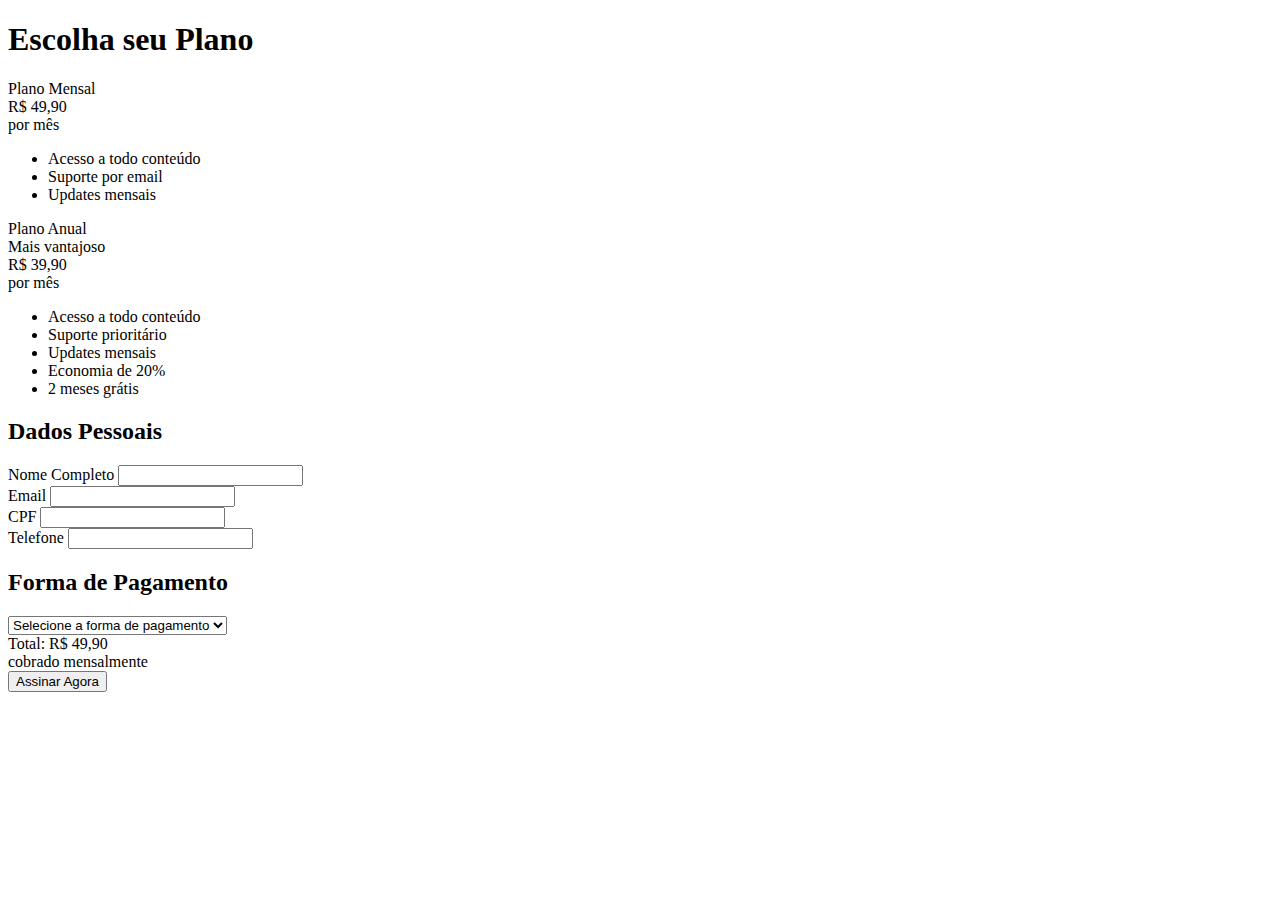
==== checkout.html @ 3c40a661 "Formulário de pagamento/assinatura" ====
<!DOCTYPE html>
<html lang="pt-BR">
<head>
    <meta charset="UTF-8">
    <meta name="viewport" content="width=device-width, initial-scale=1.0">
    <title>Checkout - Planos de Assinatura</title>
</head>
<body>
    <div class="container">
        <div class="header">
            <h1>Escolha seu Plano</h1>
        </div>

        <div class="plans-container">
            <!-- Plano Mensal -->
            <div class="plan-card" data-plan="mensal">
                <div class="plan-header">
                    <div class="plan-title">Plano Mensal</div>
                    <div class="plan-price">
                        <div class="price">R$ 49,90</div>
                        <div class="price-period">por mês</div>
                    </div>
                </div>
                <ul class="benefits-list">
                    <li>Acesso a todo conteúdo</li>
                    <li>Suporte por email</li>
                    <li>Updates mensais</li>
                </ul>
            </div>

            <!-- Plano Anual -->
            <div class="plan-card" data-plan="anual">
                <div class="plan-header">
                    <div>
                        <div class="plan-title">Plano Anual</div>
                        <span class="best-value">Mais vantajoso</span>
                    </div>
                    <div class="plan-price">
                        <div class="price">R$ 39,90</div>
                        <div class="price-period">por mês</div>
                    </div>
                </div>
                <ul class="benefits-list">
                    <li>Acesso a todo conteúdo</li>
                    <li>Suporte prioritário</li>
                    <li>Updates mensais</li>
                    <li>Economia de 20%</li>
                    <li>2 meses grátis</li>
                </ul>
            </div>
        </div>

        <form id="checkoutForm">
            <div class="form-section">
                <h2>Dados Pessoais</h2>
                <div class="form-grid">
                    <div class="form-group">
                        <label for="nome">Nome Completo</label>
                        <input type="text" id="nome" required>
                    </div>
                    <div class="form-group">
                        <label for="email">Email</label>
                        <input type="email" id="email" required>
                    </div>
                    <div class="form-group">
                        <label for="cpf">CPF</label>
                        <input type="text" id="cpf" required>
                    </div>
                    <div class="form-group">
                        <label for="telefone">Telefone</label>
                        <input type="text" id="telefone" required>
                    </div>
                </div>
            </div>

            <div class="form-section">
                <h2>Forma de Pagamento</h2>
                <div class="form-group">
                    <select id="formaPagamento" required>
                        <option value="">Selecione a forma de pagamento</option>
                        <option value="credit">Cartão de Crédito</option>
                        <option value="debit">Cartão de Débito</option>
                        <option value="pix">PIX</option>
                    </select>
                </div>
            </div>

            <div class="summary">
                <div class="total">
                    <span>Total:</span>
                    <span id="totalPrice">R$ 49,90</span>
                </div>
                <div class="billing-period" id="billingPeriod">
                    cobrado mensalmente
                </div>
            </div>

            <button type="submit" class="submit-button">Assinar Agora</button>
        </form>
    </div>

    <script>
        document.addEventListener('DOMContentLoaded', function() {
            const planCards = document.querySelectorAll('.plan-card');
            const totalPriceElement = document.getElementById('totalPrice');
            const billingPeriodElement = document.getElementById('billingPeriod');
            const form = document.getElementById('checkoutForm');

            // Planos e preços
            const planos = {
                mensal: {
                    preco: 49.90,
                    periodo: 'cobrado mensalmente'
                },
                anual: {
                    preco: 39.90,
                    periodo: 'cobrado anualmente'
                }
            };

            // Seleciona o plano mensal por padrão
            let planoAtual = 'mensal';
            planCards[0].classList.add('selected');

            // Função para atualizar o preço total
            function atualizarPreco() {
                const plano = planos[planoAtual];
                const precoTotal = planoAtual === 'anual' 
                    ? (plano.preco * 12).toFixed(2)
                    : plano.preco.toFixed(2);
                
                totalPriceElement.textContent = `R$ ${precoTotal}`;
                billingPeriodElement.textContent = plano.periodo;
            }

            // Event listeners para os cards de plano
            planCards.forEach(card => {
                card.addEventListener('click', () => {
                    // Remove a seleção anterior
                    planCards.forEach(c => c.classList.remove('selected'));
                    
                    // Adiciona a seleção ao card clicado
                    card.classList.add('selected');
                    
                    // Atualiza o plano atual
                    planoAtual = card.dataset.plan;
                    
                    // Atualiza o preço
                    atualizarPreco();
                });
            });

            // Máscaras para CPF e telefone
            const cpfInput = document.getElementById('cpf');
            const telefoneInput = document.getElementById('telefone');

            cpfInput.addEventListener('input', function(e) {
                let value = e.target.value.replace(/\D/g, '');
                if (value.length <= 11) {
                    value = value.replace(/(\d{3})(\d{3})(\d{3})(\d{2})/, '$1.$2.$3-$4');
                    e.target.value = value;
                }
            });

            telefoneInput.addEventListener('input', function(e) {
                let value = e.target.value.replace(/\D/g, '');
                if (value.length <= 11) {
                    value = value.replace(/(\d{2})(\d{5})(\d{4})/, '($1) $2-$3');
                    e.target.value = value;
                }
            });

            // Submit do formulário
            form.addEventListener('submit', function(e) {
                e.preventDefault();
                
                // Aqui você pode adicionar a lógica para processar o pagamento
                console.log('Plano selecionado:', planoAtual);
                console.log('Dados do formulário:', {
                    nome: document.getElementById('nome').value,
                    email: document.getElementById('email').value,
                    cpf: document.getElementById('cpf').value,
                    telefone: document.getElementById('telefone').value,
                    formaPagamento: document.getElementById('formaPagamento').value
                });

                alert('Assinatura realizada com sucesso!');
            });
        });
    </script>
</body>
</html>
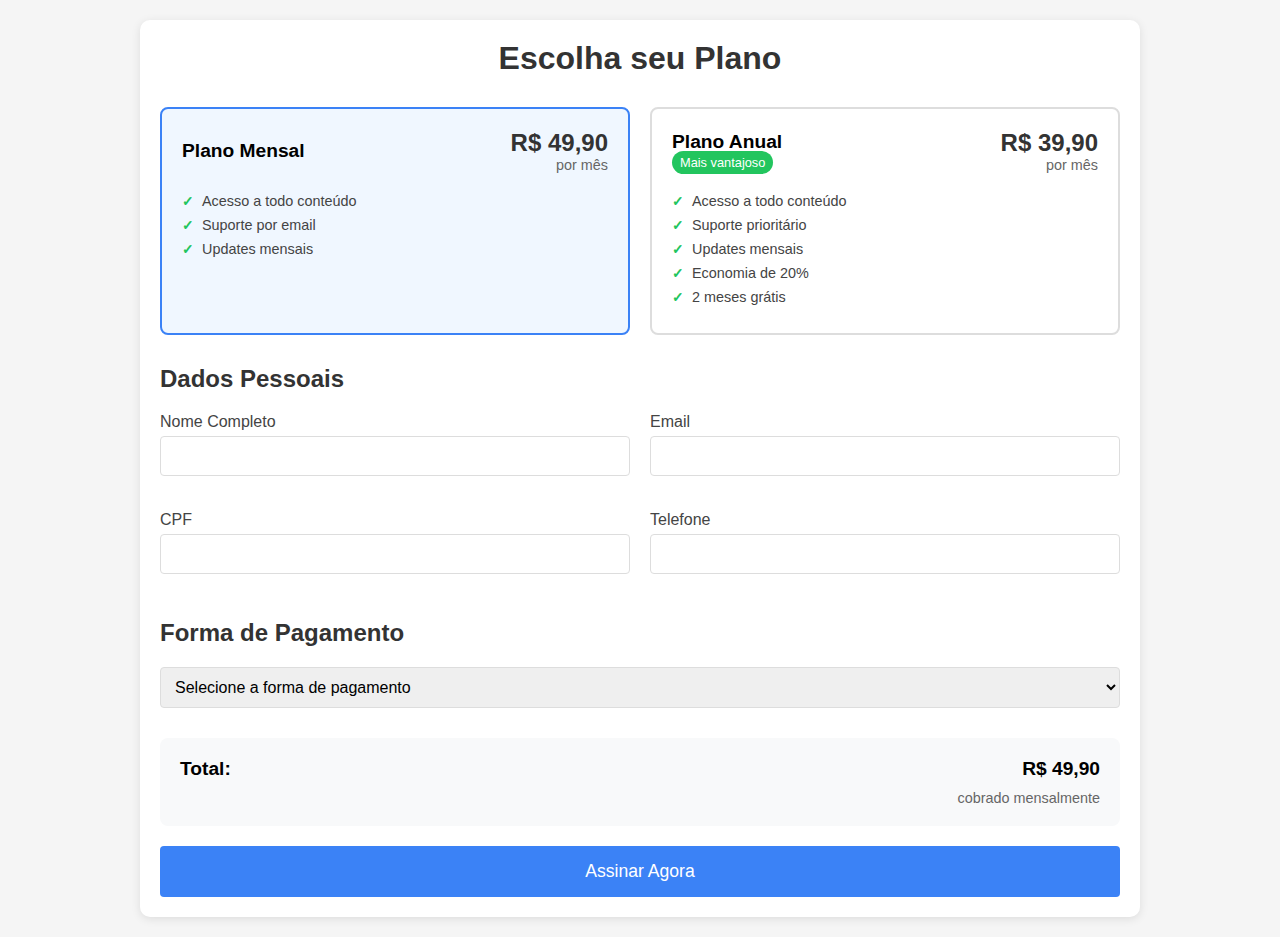
==== commit 0a786171: "update-css" ====
--- a/checkout.html
+++ b/checkout.html
@@ -3,6 +3,7 @@
 <head>
     <meta charset="UTF-8">
     <meta name="viewport" content="width=device-width, initial-scale=1.0">
+    <link rel="stylesheet" href="./css/checkout.css">
     <title>Checkout - Planos de Assinatura</title>
 </head>
 <body>
--- a/css/checkout.css
+++ b/css/checkout.css
@@ -0,0 +1,187 @@
+* {
+    margin: 0;
+    padding: 0;
+    box-sizing: border-box;
+    font-family: Arial, sans-serif;
+}
+
+body {
+    background-color: #f5f5f5;
+    padding: 20px;
+}
+
+.container {
+    max-width: 1000px;
+    margin: 0 auto;
+    background-color: white;
+    border-radius: 10px;
+    padding: 20px;
+    box-shadow: 0 2px 10px rgba(0, 0, 0, 0.1);
+}
+
+.header {
+    text-align: center;
+    margin-bottom: 30px;
+}
+
+.header h1 {
+    color: #333;
+    margin-bottom: 10px;
+}
+
+.plans-container {
+    display: grid;
+    grid-template-columns: 1fr 1fr;
+    gap: 20px;
+    margin-bottom: 30px;
+}
+
+.plan-card {
+    border: 2px solid #ddd;
+    border-radius: 8px;
+    padding: 20px;
+    cursor: pointer;
+    transition: all 0.3s ease;
+}
+
+.plan-card.selected {
+    border-color: #3b82f6;
+    background-color: #f0f7ff;
+}
+
+.plan-card:hover {
+    border-color: #3b82f6;
+}
+
+.plan-header {
+    display: flex;
+    justify-content: space-between;
+    align-items: center;
+    margin-bottom: 20px;
+}
+
+.plan-title {
+    font-size: 1.2rem;
+    font-weight: bold;
+}
+
+.best-value {
+    background-color: #22c55e;
+    color: white;
+    padding: 4px 8px;
+    border-radius: 12px;
+    font-size: 0.8rem;
+}
+
+.plan-price {
+    text-align: right;
+}
+
+.price {
+    font-size: 1.5rem;
+    font-weight: bold;
+    color: #333;
+}
+
+.price-period {
+    color: #666;
+    font-size: 0.9rem;
+}
+
+.benefits-list {
+    list-style: none;
+}
+
+.benefits-list li {
+    display: flex;
+    align-items: center;
+    margin-bottom: 8px;
+    font-size: 0.9rem;
+    color: #444;
+}
+
+.benefits-list li::before {
+    content: "✓";
+    color: #22c55e;
+    margin-right: 8px;
+    font-weight: bold;
+}
+
+.form-section {
+    margin-bottom: 30px;
+}
+
+.form-section h2 {
+    margin-bottom: 20px;
+    color: #333;
+}
+
+.form-grid {
+    display: grid;
+    grid-template-columns: 1fr 1fr;
+    gap: 20px;
+}
+
+.form-group {
+    margin-bottom: 15px;
+}
+
+.form-group label {
+    display: block;
+    margin-bottom: 5px;
+    color: #444;
+}
+
+.form-group input,
+.form-group select {
+    width: 100%;
+    padding: 10px;
+    border: 1px solid #ddd;
+    border-radius: 4px;
+    font-size: 1rem;
+}
+
+.summary {
+    background-color: #f8f9fa;
+    padding: 20px;
+    border-radius: 8px;
+    margin-bottom: 20px;
+}
+
+.total {
+    display: flex;
+    justify-content: space-between;
+    align-items: center;
+    font-size: 1.2rem;
+    font-weight: bold;
+    margin-bottom: 10px;
+}
+
+.billing-period {
+    text-align: right;
+    color: #666;
+    font-size: 0.9rem;
+}
+
+.submit-button {
+    width: 100%;
+    padding: 15px;
+    background-color: #3b82f6;
+    color: white;
+    border: none;
+    border-radius: 4px;
+    font-size: 1.1rem;
+    cursor: pointer;
+    transition: background-color 0.3s ease;
+}
+
+.submit-button:hover {
+    background-color: #2563eb;
+}
+
+@media (max-width: 768px) {
+    .plans-container,
+    .form-grid {
+        grid-template-columns: 1fr;
+    }
+}